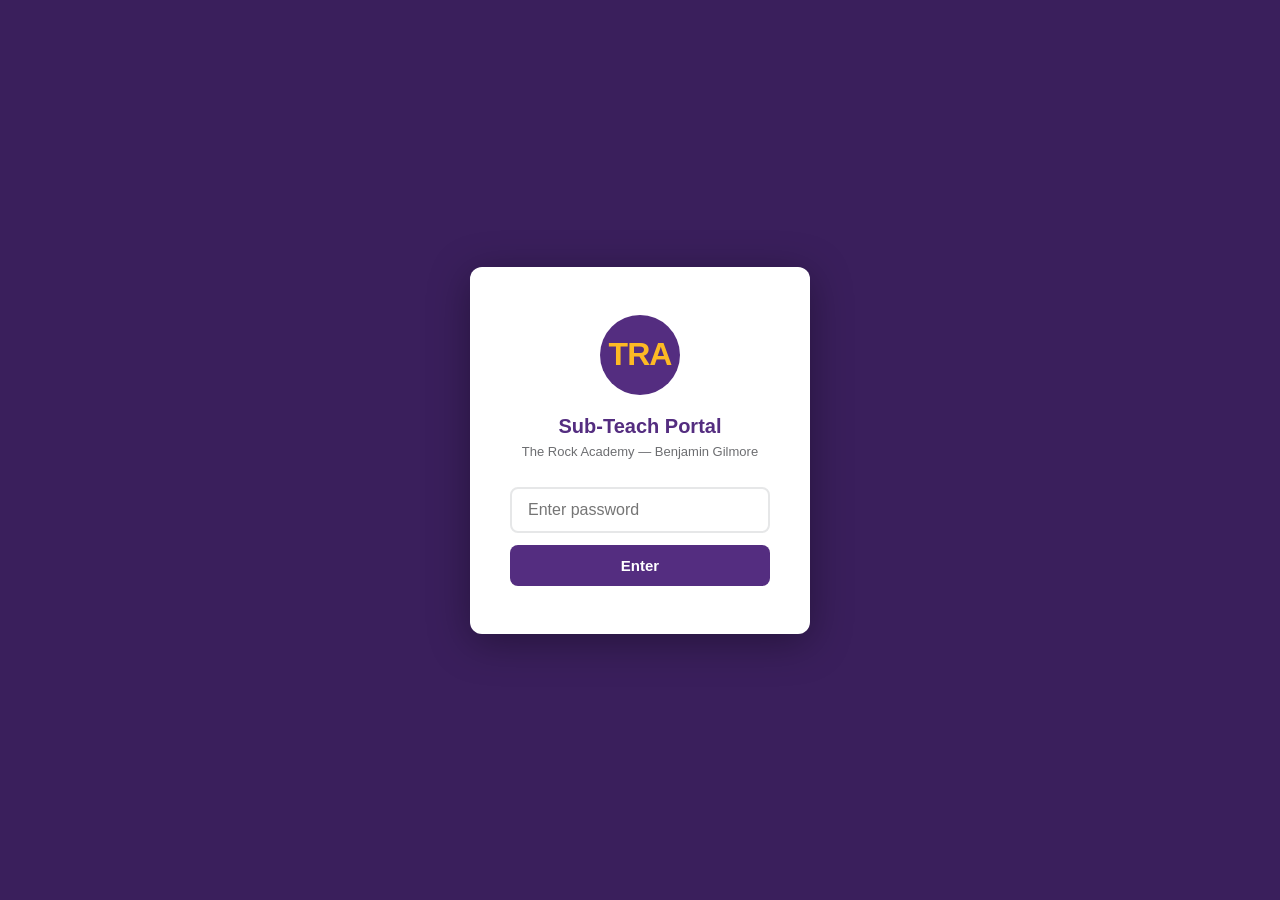
==== sub-teach/index.html @ 70d07ab8 "Add files via upload" ====
<!DOCTYPE html>
<html lang="en">
<head>
  <meta charset="UTF-8">
  <meta name="viewport" content="width=device-width, initial-scale=1.0">
  <title>Sub-Teach | The Rock Academy</title>
  <link rel="icon" type="image/svg+xml" href="data:image/svg+xml,%3Csvg xmlns='http://www.w3.org/2000/svg' viewBox='0 0 100 100'%3E%3Ccircle cx='50' cy='50' r='50' fill='%23542D80'/%3E%3Ctext x='50' y='64' font-family='Arial,sans-serif' font-size='32' font-weight='900' fill='%23FDB924' text-anchor='middle'%3ETRA%3C/text%3E%3C/svg%3E">
  <style>
    :root {
      --purple: #542D80;
      --purple-light: #7B4FAF;
      --purple-dark: #3A1F5C;
      --gold: #FDB924;
      --gold-dark: #D9991A;
      --light-gray: #E6E7E8;
      --charcoal: #6D6E71;
      --white: #FFFFFF;
    }

    * { box-sizing: border-box; margin: 0; padding: 0; }

    body {
      font-family: -apple-system, BlinkMacSystemFont, 'Segoe UI', Roboto, sans-serif;
      background: var(--light-gray);
      color: var(--charcoal);
      min-height: 100vh;
    }

    /* ── PASSWORD GATE ── */
    #gate {
      display: flex;
      align-items: center;
      justify-content: center;
      min-height: 100vh;
      background: var(--purple-dark);
    }
    .gate-box {
      background: var(--white);
      border-radius: 12px;
      padding: 48px 40px;
      width: 340px;
      text-align: center;
      box-shadow: 0 8px 40px rgba(0,0,0,0.35);
    }
    .gate-logo {
      width: 80px;
      height: 80px;
      background: var(--purple);
      border-radius: 50%;
      display: flex;
      align-items: center;
      justify-content: center;
      margin: 0 auto 20px;
      color: var(--gold);
      font-size: 32px;
      font-weight: 900;
      letter-spacing: -1px;
    }
    .gate-box h1 {
      color: var(--purple);
      font-size: 20px;
      font-weight: 700;
      margin-bottom: 6px;
    }
    .gate-box p {
      color: var(--charcoal);
      font-size: 13px;
      margin-bottom: 28px;
    }
    .gate-box input {
      width: 100%;
      padding: 12px 16px;
      border: 2px solid var(--light-gray);
      border-radius: 8px;
      font-size: 16px;
      outline: none;
      transition: border-color 0.2s;
      margin-bottom: 12px;
    }
    .gate-box input:focus { border-color: var(--purple); }
    .gate-box button {
      width: 100%;
      padding: 12px;
      background: var(--purple);
      color: var(--white);
      border: none;
      border-radius: 8px;
      font-size: 15px;
      font-weight: 600;
      cursor: pointer;
      transition: background 0.2s;
    }
    .gate-box button:hover { background: var(--purple-light); }
    .gate-error {
      color: #c0392b;
      font-size: 13px;
      margin-top: 10px;
      display: none;
    }

    /* ── APP SHELL ── */
    #app { display: none; }

    header {
      background: var(--purple);
      color: var(--white);
      padding: 0 24px;
      height: 60px;
      display: flex;
      align-items: center;
      justify-content: space-between;
      position: sticky;
      top: 0;
      z-index: 100;
      box-shadow: 0 2px 12px rgba(0,0,0,0.2);
    }
    .header-brand {
      display: flex;
      align-items: center;
      gap: 12px;
    }
    .header-logo {
      width: 36px;
      height: 36px;
      background: var(--gold);
      border-radius: 50%;
      display: flex;
      align-items: center;
      justify-content: center;
      color: var(--purple);
      font-weight: 900;
      font-size: 14px;
    }
    .header-title {
      font-size: 16px;
      font-weight: 700;
      letter-spacing: 0.3px;
    }
    .header-title span {
      color: var(--gold);
    }
    nav {
      display: flex;
      gap: 4px;
    }
    nav button {
      background: transparent;
      border: 2px solid transparent;
      color: rgba(255,255,255,0.75);
      padding: 6px 14px;
      border-radius: 6px;
      font-size: 13px;
      font-weight: 600;
      cursor: pointer;
      transition: all 0.15s;
    }
    nav button.active {
      background: var(--gold);
      color: var(--purple);
      border-color: var(--gold);
    }
    nav button:hover:not(.active) {
      border-color: rgba(255,255,255,0.4);
      color: var(--white);
    }

    .view { display: none; padding: 24px; max-width: 960px; margin: 0 auto; }
    .view.active { display: block; }

    /* ── DAY HEADER BANNER ── */
    .day-banner {
      background: var(--white);
      border-radius: 12px;
      padding: 16px;
      margin-bottom: 8px;
      display: flex;
      align-items: center;
      gap: 12px;
      box-shadow: 0 2px 8px rgba(0,0,0,0.06);
    }
    .day-center {
      flex: 1;
      display: flex;
      align-items: center;
      justify-content: space-between;
    }
    .day-left h2 {
      font-size: 22px;
      color: var(--purple);
      font-weight: 700;
    }
    .day-left p {
      font-size: 13px;
      color: var(--charcoal);
      margin-top: 2px;
    }
    .day-badge {
      padding: 10px 20px;
      border-radius: 8px;
      font-size: 18px;
      font-weight: 800;
      letter-spacing: 1px;
    }
    .day-badge.odd { background: var(--purple); color: var(--gold); }
    .day-badge.even { background: var(--gold); color: var(--purple); }
    .day-badge.no-school { background: var(--light-gray); color: var(--charcoal); font-size: 13px; }
    .day-nav-btn {
      background: var(--light-gray);
      border: none;
      border-radius: 8px;
      width: 40px;
      height: 40px;
      font-size: 20px;
      cursor: pointer;
      color: var(--purple);
      display: flex;
      align-items: center;
      justify-content: center;
      transition: all 0.15s;
      flex-shrink: 0;
      line-height: 1;
    }
    .day-nav-btn:hover:not(:disabled) { background: var(--purple); color: var(--white); }
    .day-nav-btn:disabled { opacity: 0.3; cursor: default; }
    .today-bar {
      display: none;
      justify-content: center;
      margin-bottom: 12px;
    }
    .today-bar button {
      background: transparent;
      border: 2px solid var(--purple);
      border-radius: 8px;
      color: var(--purple);
      padding: 6px 18px;
      font-size: 13px;
      font-weight: 600;
      cursor: pointer;
      transition: all 0.15s;
    }
    .today-bar button:hover { background: var(--purple); color: var(--white); }
    .lesson-card.selected {
      border: 2px solid var(--gold);
      box-shadow: 0 4px 20px rgba(253,185,36,0.2);
    }
    .lesson-card.selected::before {
      content: 'VIEWING';
      position: absolute;
      top: -10px;
      left: 50%;
      transform: translateX(-50%);
      background: var(--gold);
      color: var(--purple);
      font-size: 10px;
      font-weight: 800;
      letter-spacing: 1.5px;
      padding: 3px 10px;
      border-radius: 4px;
    }

    /* ── CLASS SELECTOR ── */
    .class-selector {
      background: var(--white);
      border-radius: 12px;
      padding: 16px 20px;
      margin-bottom: 20px;
      box-shadow: 0 2px 8px rgba(0,0,0,0.06);
      display: flex;
      align-items: center;
      gap: 16px;
    }
    .class-selector label {
      font-size: 13px;
      font-weight: 700;
      color: var(--purple);
      text-transform: uppercase;
      letter-spacing: 0.5px;
      white-space: nowrap;
    }
    .class-selector select {
      flex: 1;
      padding: 10px 14px;
      border: 2px solid var(--light-gray);
      border-radius: 8px;
      font-size: 14px;
      font-weight: 600;
      color: var(--charcoal);
      outline: none;
      cursor: pointer;
      transition: border-color 0.2s;
    }
    .class-selector select:focus { border-color: var(--purple); }

    /* ── LESSON CARDS ── */
    .lesson-grid {
      display: grid;
      grid-template-columns: 1fr 1.4fr 1fr;
      gap: 16px;
      margin-bottom: 20px;
    }
    @media (max-width: 680px) {
      .lesson-grid { grid-template-columns: 1fr; }
    }
    .lesson-card {
      background: var(--white);
      border-radius: 12px;
      padding: 20px;
      box-shadow: 0 2px 8px rgba(0,0,0,0.06);
      position: relative;
    }
    .lesson-card.today {
      border: 2px solid var(--purple);
      box-shadow: 0 4px 20px rgba(84,45,128,0.15);
    }
    .lesson-card.today::before {
      content: 'TODAY';
      position: absolute;
      top: -10px;
      left: 50%;
      transform: translateX(-50%);
      background: var(--purple);
      color: var(--gold);
      font-size: 10px;
      font-weight: 800;
      letter-spacing: 1.5px;
      padding: 3px 10px;
      border-radius: 4px;
    }
    .card-label {
      font-size: 10px;
      font-weight: 800;
      letter-spacing: 1.5px;
      text-transform: uppercase;
      color: var(--charcoal);
      margin-bottom: 8px;
      opacity: 0.6;
    }
    .card-date {
      font-size: 13px;
      font-weight: 700;
      color: var(--purple);
      margin-bottom: 12px;
    }
    .card-lesson-num {
      font-size: 11px;
      color: var(--charcoal);
      margin-bottom: 4px;
      opacity: 0.7;
    }
    .card-title {
      font-size: 15px;
      font-weight: 700;
      color: var(--purple-dark);
      margin-bottom: 10px;
      line-height: 1.3;
    }
    .card-topics {
      font-size: 12px;
      color: var(--charcoal);
      line-height: 1.5;
      margin-bottom: 12px;
    }
    .card-hw {
      background: var(--light-gray);
      border-radius: 6px;
      padding: 8px 10px;
      font-size: 12px;
      color: var(--charcoal);
    }
    .card-hw strong {
      color: var(--purple);
      display: block;
      font-size: 10px;
      text-transform: uppercase;
      letter-spacing: 0.5px;
      margin-bottom: 3px;
    }
    .card-quiz {
      display: inline-block;
      background: var(--gold);
      color: var(--purple);
      font-size: 10px;
      font-weight: 800;
      padding: 3px 8px;
      border-radius: 4px;
      margin-bottom: 8px;
    }

    /* ── COMPLETE + NOTES ── */
    .actions-row {
      background: var(--white);
      border-radius: 12px;
      padding: 20px;
      box-shadow: 0 2px 8px rgba(0,0,0,0.06);
    }
    .actions-row h3 {
      font-size: 13px;
      font-weight: 700;
      color: var(--purple);
      text-transform: uppercase;
      letter-spacing: 0.5px;
      margin-bottom: 12px;
    }
    .complete-btn {
      background: var(--purple);
      color: var(--white);
      border: none;
      border-radius: 8px;
      padding: 10px 20px;
      font-size: 14px;
      font-weight: 600;
      cursor: pointer;
      transition: background 0.2s;
      margin-bottom: 16px;
    }
    .complete-btn:hover { background: var(--purple-light); }
    .complete-btn.done {
      background: #2ecc71;
      color: var(--white);
    }
    .notes-area {
      width: 100%;
      min-height: 90px;
      padding: 10px 14px;
      border: 2px solid var(--light-gray);
      border-radius: 8px;
      font-size: 13px;
      font-family: inherit;
      color: var(--charcoal);
      resize: vertical;
      outline: none;
      transition: border-color 0.2s;
    }
    .notes-area:focus { border-color: var(--purple); }
    .notes-saved {
      font-size: 11px;
      color: #2ecc71;
      margin-top: 6px;
      display: none;
    }

    /* ── CALENDAR VIEW ── */
    .cal-header {
      display: flex;
      align-items: center;
      justify-content: space-between;
      margin-bottom: 20px;
    }
    .cal-header h2 {
      font-size: 22px;
      font-weight: 700;
      color: var(--purple);
    }
    .cal-nav button {
      background: var(--white);
      border: 2px solid var(--light-gray);
      border-radius: 8px;
      padding: 8px 14px;
      font-size: 14px;
      cursor: pointer;
      color: var(--purple);
      font-weight: 600;
      transition: all 0.15s;
    }
    .cal-nav button:hover {
      border-color: var(--purple);
      background: var(--purple);
      color: var(--white);
    }
    .cal-grid {
      background: var(--white);
      border-radius: 12px;
      box-shadow: 0 2px 8px rgba(0,0,0,0.06);
      overflow: hidden;
    }
    .cal-weekdays {
      display: grid;
      grid-template-columns: repeat(7, 1fr);
      background: var(--purple);
    }
    .cal-weekdays span {
      text-align: center;
      padding: 10px 4px;
      font-size: 11px;
      font-weight: 700;
      letter-spacing: 0.5px;
      color: rgba(255,255,255,0.8);
      text-transform: uppercase;
    }
    .cal-days {
      display: grid;
      grid-template-columns: repeat(7, 1fr);
      border-left: 1px solid var(--light-gray);
      border-top: 1px solid var(--light-gray);
    }
    .cal-day {
      border-right: 1px solid var(--light-gray);
      border-bottom: 1px solid var(--light-gray);
      min-height: 72px;
      padding: 8px;
      font-size: 13px;
      position: relative;
    }
    .cal-day.empty { background: #f9f9f9; }
    .cal-day.today-cell { background: #f5f0ff; }
    .cal-day-num {
      font-weight: 700;
      color: var(--charcoal);
      font-size: 13px;
    }
    .cal-day.today-cell .cal-day-num {
      background: var(--purple);
      color: var(--white);
      width: 24px;
      height: 24px;
      border-radius: 50%;
      display: flex;
      align-items: center;
      justify-content: center;
      font-size: 12px;
    }
    .cal-type {
      display: inline-block;
      font-size: 10px;
      font-weight: 700;
      padding: 2px 6px;
      border-radius: 3px;
      margin-top: 4px;
    }
    .cal-type.odd { background: var(--purple); color: var(--gold); }
    .cal-type.even { background: var(--gold); color: var(--purple); }
    .cal-type.no-school { background: var(--light-gray); color: var(--charcoal); }
    .cal-type.exam { background: #e74c3c; color: var(--white); }
    .cal-type.camp { background: #27ae60; color: var(--white); }
    .cal-type.half { background: #f39c12; color: var(--white); }
    .cal-event {
      display: block;
      font-size: 10px;
      color: #e74c3c;
      font-weight: 700;
      margin-top: 3px;
      cursor: pointer;
      text-decoration: underline;
    }
    .cal-note {
      display: block;
      font-size: 10px;
      color: var(--charcoal);
      margin-top: 2px;
      opacity: 0.7;
      font-style: italic;
    }

    /* ── POPUP ── */
    .popup-overlay {
      display: none;
      position: fixed;
      inset: 0;
      background: rgba(0,0,0,0.5);
      z-index: 200;
      align-items: center;
      justify-content: center;
    }
    .popup-overlay.open { display: flex; }
    .popup {
      background: var(--white);
      border-radius: 12px;
      padding: 28px;
      max-width: 420px;
      width: 90%;
      box-shadow: 0 8px 40px rgba(0,0,0,0.3);
    }
    .popup h3 {
      color: var(--purple);
      font-size: 18px;
      margin-bottom: 6px;
    }
    .popup-date {
      font-size: 12px;
      color: var(--charcoal);
      margin-bottom: 16px;
    }
    .popup-classes {
      display: flex;
      flex-direction: column;
      gap: 10px;
      margin-bottom: 20px;
    }
    .popup-class {
      background: var(--light-gray);
      border-radius: 8px;
      padding: 10px 14px;
    }
    .popup-class strong {
      display: block;
      color: var(--purple);
      font-size: 13px;
      margin-bottom: 3px;
    }
    .popup-class span {
      font-size: 12px;
      color: var(--charcoal);
    }
    .popup-close {
      background: var(--purple);
      color: var(--white);
      border: none;
      border-radius: 8px;
      padding: 10px 20px;
      font-size: 14px;
      font-weight: 600;
      cursor: pointer;
      width: 100%;
    }
    .popup-close:hover { background: var(--purple-light); }

    /* ── LEGEND ── */
    .legend {
      display: flex;
      gap: 12px;
      flex-wrap: wrap;
      margin-top: 16px;
    }
    .legend-item {
      display: flex;
      align-items: center;
      gap: 6px;
      font-size: 12px;
      color: var(--charcoal);
    }
    .legend-dot {
      width: 14px;
      height: 14px;
      border-radius: 3px;
    }
  </style>
</head>
<body>

<!-- PASSWORD GATE -->
<div id="gate">
  <div class="gate-box">
    <div class="gate-logo">TRA</div>
    <h1>Sub-Teach Portal</h1>
    <p>The Rock Academy — Benjamin Gilmore</p>
    <input type="password" id="pw-input" placeholder="Enter password" />
    <button onclick="checkPw()">Enter</button>
    <div class="gate-error" id="pw-error">Incorrect password. Try again.</div>
  </div>
</div>

<!-- MAIN APP -->
<div id="app">
  <header>
    <div class="header-brand">
      <div class="header-logo">TRA</div>
      <span class="header-title">Sub-Teach &nbsp;|&nbsp; <span>The Rock Academy</span></span>
    </div>
    <nav>
      <button class="active" onclick="showView('dashboard')">Dashboard</button>
      <button onclick="showView('calendar')">Calendar</button>
    </nav>
  </header>

  <!-- DASHBOARD VIEW -->
  <div class="view active" id="view-dashboard">
    <div class="day-banner">
      <button class="day-nav-btn" id="btn-prev" onclick="navDay(-1)">&#8592;</button>
      <div class="day-center">
        <div class="day-left">
          <h2 id="banner-date">—</h2>
          <p id="banner-weekday">—</p>
        </div>
        <div class="day-badge" id="day-badge">—</div>
      </div>
      <button class="day-nav-btn" id="btn-next" onclick="navDay(1)">&#8594;</button>
    </div>
    <div class="today-bar" id="today-bar">
      <button onclick="goToday()">↩ Jump to Today</button>
    </div>

    <div class="class-selector">
      <label>Class</label>
      <select id="class-select" onchange="renderDashboard()">
        <option value="precalc-p4">Pre-Calculus — Period 4 (Even)</option>
        <option value="geometry-p6">Geometry — Period 6 (Even)</option>
        <option value="precalc-p1">Pre-Calculus — Period 1 (Odd)</option>
        <option value="apcalc-p3">AP Calculus — Period 3 (Odd)</option>
        <option value="geometry-p5">Geometry — Period 5 (Odd)</option>
      </select>
    </div>

    <div class="lesson-grid" id="lesson-grid">
      <!-- populated by JS -->
    </div>

    <div class="actions-row">
      <h3>Today's Notes & Status</h3>
      <button class="complete-btn" id="complete-btn" onclick="toggleComplete()">Mark Today's Lesson Complete</button>
      <textarea class="notes-area" id="notes-area" placeholder="Add class notes, observations, or reminders..." oninput="saveNotes()"></textarea>
      <div class="notes-saved" id="notes-saved">✓ Saved</div>
    </div>
  </div>

  <!-- CALENDAR VIEW -->
  <div class="view" id="view-calendar">
    <div class="cal-header">
      <div class="cal-nav">
        <button onclick="prevMonth()">← Prev</button>
      </div>
      <h2 id="cal-month-label">—</h2>
      <div class="cal-nav">
        <button onclick="nextMonth()">Next →</button>
      </div>
    </div>
    <div class="cal-grid">
      <div class="cal-weekdays">
        <span>Sun</span><span>Mon</span><span>Tue</span><span>Wed</span><span>Thu</span><span>Fri</span><span>Sat</span>
      </div>
      <div class="cal-days" id="cal-days"><!-- populated by JS --></div>
    </div>
    <div class="legend">
      <div class="legend-item"><div class="legend-dot" style="background:#542D80"></div> Odd Day</div>
      <div class="legend-item"><div class="legend-dot" style="background:#FDB924"></div> Even Day</div>
      <div class="legend-item"><div class="legend-dot" style="background:#E6E7E8"></div> No School</div>
      <div class="legend-item"><div class="legend-dot" style="background:#e74c3c"></div> Exam/Finals</div>
      <div class="legend-item"><div class="legend-dot" style="background:#27ae60"></div> Camp</div>
    </div>
  </div>
</div>

<!-- EVENT POPUP -->
<div class="popup-overlay" id="popup-overlay" onclick="closePopup(event)">
  <div class="popup" id="popup-content">
    <h3 id="popup-title">—</h3>
    <div class="popup-date" id="popup-date">—</div>
    <div class="popup-classes" id="popup-classes"></div>
    <button class="popup-close" onclick="closePopup()">Close</button>
  </div>
</div>

<script>
// ── CALENDAR DATA ──────────────────────────────────────────────────────────
// type: 'ODD' | 'EVEN' | 'NO_SCHOOL' | 'EXAM' | 'CAMP' | 'HALF_DAY' | 'PD_DAY'
const SCHEDULE = {
  // OCTOBER 2026
  '2026-10-05': { type: 'ODD' },
  '2026-10-06': { type: 'ODD', note: 'Special Schedule' },
  '2026-10-07': { type: 'EVEN' },
  '2026-10-08': { type: 'ODD', note: 'End Q1' },
  '2026-10-09': { type: 'EVEN' },
  // Oct 11 = Sunday, Oct 18 = Sunday, Oct 25 = Sunday — no entries needed
  '2026-10-12': { type: 'NO_SCHOOL', note: 'Holiday' },
  '2026-10-13': { type: 'ODD' },
  '2026-10-14': { type: 'EVEN' },
  '2026-10-15': { type: 'ODD' },
  '2026-10-16': { type: 'NO_SCHOOL', note: '7-12 Conferences' },
  '2026-10-19': { type: 'EVEN' },
  '2026-10-20': { type: 'ODD' },
  '2026-10-21': { type: 'EVEN' },
  '2026-10-22': { type: 'ODD' },
  '2026-10-23': { type: 'NO_SCHOOL', note: 'K-12 Parent Conferences' },
  '2026-10-26': { type: 'EVEN' },
  '2026-10-27': { type: 'ODD' },
  '2026-10-28': { type: 'EVEN' },
  '2026-10-29': { type: 'ODD' },
  '2026-10-30': { type: 'NO_SCHOOL', note: 'K-12 Parent Conferences' },
  // NOVEMBER 2026
  // Nov 1 = Sunday — no entry
  '2026-11-02': { type: 'ODD' },
  '2026-11-03': { type: 'EVEN' },
  '2026-11-04': { type: 'ODD' },
  '2026-11-05': { type: 'ODD' },
  // Nov 8 = Sunday — no entry
  '2026-11-09': { type: 'ODD' },
  '2026-11-10': { type: 'NO_SCHOOL', note: "Veteran's Day" },
  '2026-11-11': { type: 'EVEN' },
  '2026-11-12': { type: 'ODD' },
  // Nov 15 = Sunday — no entry
  '2026-11-16': { type: 'ODD' },
  '2026-11-17': { type: 'EVEN' },
  '2026-11-18': { type: 'ODD' },
  '2026-11-19': { type: 'EVEN' },
  '2026-11-20': { type: 'HALF_DAY', note: 'K-12 Half Day' },
  // Nov 21-22 = weekend; Thanksgiving Break Mon-Fri
  '2026-11-23': { type: 'NO_SCHOOL', note: 'Thanksgiving Break' },
  '2026-11-24': { type: 'NO_SCHOOL', note: 'Thanksgiving Break' },
  '2026-11-25': { type: 'NO_SCHOOL', note: 'Thanksgiving Break' },
  '2026-11-26': { type: 'NO_SCHOOL', note: 'Thanksgiving Break' },
  '2026-11-27': { type: 'NO_SCHOOL', note: 'Thanksgiving Break' },
  // Nov 29 = Sunday — no entry
  '2026-11-30': { type: 'EVEN' },
  // DECEMBER 2026
  '2026-12-01': { type: 'ODD' },
  '2026-12-02': { type: 'EVEN' },
  '2026-12-03': { type: 'ODD' },
  // Dec 6 = Sunday — no entry
  '2026-12-07': { type: 'ODD' },
  '2026-12-08': { type: 'EVEN' },
  '2026-12-09': { type: 'ODD' },
  '2026-12-10': { type: 'EVEN' },
  // Dec 13 = Sunday
  '2026-12-14': { type: 'HALF_DAY', note: '7-12 Finals' },
  '2026-12-15': { type: 'HALF_DAY', note: '7-12 Finals' },
  '2026-12-16': { type: 'HALF_DAY', note: '7-12 Finals' },
  '2026-12-17': { type: 'NO_SCHOOL', note: 'Christmas Break' },
  '2026-12-18': { type: 'NO_SCHOOL', note: 'Christmas Break' },
  // Dec 19-20 = weekend — no entries needed
  '2026-12-21': { type: 'NO_SCHOOL', note: 'Christmas Break' },
  '2026-12-22': { type: 'NO_SCHOOL', note: 'Christmas Break' },
  '2026-12-23': { type: 'NO_SCHOOL', note: 'Christmas Break' },
  '2026-12-24': { type: 'NO_SCHOOL', note: 'Christmas Break' },
  '2026-12-25': { type: 'NO_SCHOOL', note: 'Christmas Break' },
  // Dec 27 = Sunday — no entry needed
  '2026-12-28': { type: 'NO_SCHOOL', note: 'Christmas Break' },
  '2026-12-29': { type: 'NO_SCHOOL', note: 'Christmas Break' },
  '2026-12-30': { type: 'NO_SCHOOL', note: 'Christmas Break' },
  '2026-12-31': { type: 'NO_SCHOOL', note: 'Christmas Break' },
  // JANUARY 2027
  '2027-01-01': { type: 'NO_SCHOOL', note: 'Christmas Break' },
  // Jan 2 = Sat, Jan 3 = Sun — no entries needed

  '2027-01-04': { type: 'PD_DAY', note: 'PD Day – No Students' },
  '2027-01-05': { type: 'ODD', note: 'First Day Semester 2' },
  '2027-01-06': { type: 'EVEN' },
  '2027-01-07': { type: 'ODD' },
  '2027-01-08': { type: 'EVEN' },
  // Jan 9 = Saturday — no entry
  '2027-01-11': { type: 'EVEN' },
  '2027-01-12': { type: 'ODD' },
  '2027-01-13': { type: 'EVEN' },
  '2027-01-14': { type: 'ODD' },
  '2027-01-15': { type: 'EVEN' },
  // Jan 17 = Sunday
  '2027-01-18': { type: 'NO_SCHOOL', note: 'MLK Day' },
  '2027-01-19': { type: 'ODD' },
  '2027-01-20': { type: 'EVEN' },
  '2027-01-21': { type: 'ODD' },
  '2027-01-22': { type: 'EVEN' },
  '2027-01-25': { type: 'ODD' },
  '2027-01-26': { type: 'CAMP', note: '7-12 Camp' },
  '2027-01-27': { type: 'CAMP', note: '7-12 Camp' },
  '2027-01-28': { type: 'CAMP', note: '7-12 Camp' },
  '2027-01-29': { type: 'NO_SCHOOL', note: '7-12 No School' },
  // FEBRUARY 2027
  '2027-02-01': { type: 'ODD' },
  '2027-02-02': { type: 'EVEN' },
  '2027-02-03': { type: 'ODD' },
  '2027-02-04': { type: 'EVEN' },
  '2027-02-05': { type: 'ODD' },
  '2027-02-08': { type: 'EVEN' },
  '2027-02-09': { type: 'ODD' },
  '2027-02-10': { type: 'EVEN' },
  '2027-02-11': { type: 'ODD' },
  '2027-02-12': { type: 'HALF_DAY', note: 'K-12 Half Day' },
  // Feb 13 = Saturday, Feb 14 = Sunday; Winter Break Mon-Fri Feb 15-19
  '2027-02-15': { type: 'NO_SCHOOL', note: 'Winter Break' },
  '2027-02-16': { type: 'NO_SCHOOL', note: 'Winter Break' },
  '2027-02-17': { type: 'NO_SCHOOL', note: 'Winter Break' },
  '2027-02-18': { type: 'NO_SCHOOL', note: 'Winter Break' },
  '2027-02-19': { type: 'NO_SCHOOL', note: 'Winter Break' },
  // Feb 20-21 = weekend; school resumes Feb 22
  '2027-02-22': { type: 'EVEN' },
  '2027-02-23': { type: 'ODD' },
  '2027-02-24': { type: 'EVEN' },
  '2027-02-25': { type: 'ODD' },
  '2027-02-26': { type: 'EVEN' },
  // MARCH 2027
  '2027-03-01': { type: 'ODD' },
  '2027-03-02': { type: 'EVEN' },
  '2027-03-03': { type: 'ODD' },
  '2027-03-04': { type: 'EVEN' },
  '2027-03-05': { type: 'ODD' },
  '2027-03-08': { type: 'EVEN' },
  '2027-03-09': { type: 'ODD' },
  '2027-03-10': { type: 'EVEN' },
  '2027-03-11': { type: 'ODD', note: 'End Q3' },
  '2027-03-12': { type: 'EVEN' },
  // Mar 13 = Saturday — no entry
  '2027-03-15': { type: 'EVEN' },
  '2027-03-16': { type: 'ODD' },
  '2027-03-17': { type: 'EVEN' },
  '2027-03-18': { type: 'ODD' },
  '2027-03-19': { type: 'EVEN' },
  // Mar 20 = Saturday — no entry
  // Mar 21 = Sunday; Easter Break Mar 22-29
  '2027-03-22': { type: 'NO_SCHOOL', note: 'Easter Break' },
  '2027-03-23': { type: 'NO_SCHOOL', note: 'Easter Break' },
  '2027-03-24': { type: 'NO_SCHOOL', note: 'Easter Break' },
  '2027-03-25': { type: 'NO_SCHOOL', note: 'Easter Break' },
  '2027-03-26': { type: 'NO_SCHOOL', note: 'Easter Break' },
  '2027-03-29': { type: 'NO_SCHOOL', note: 'Easter Break' },
  '2027-03-30': { type: 'EVEN' },
  '2027-03-31': { type: 'ODD' },
  // APRIL 2027
  '2027-04-01': { type: 'EVEN' },
  // Apr 4 = Sunday — no entry
  '2027-04-05': { type: 'ODD' },
  '2027-04-06': { type: 'EVEN' },
  '2027-04-07': { type: 'ODD' },
  '2027-04-08': { type: 'EVEN' },
  // Apr 11 = Sunday — no entry
  '2027-04-12': { type: 'EVEN' },
  '2027-04-13': { type: 'ODD' },
  '2027-04-14': { type: 'EVEN' },
  '2027-04-15': { type: 'ODD' },
  // Apr 18 = Sunday — no entry
  '2027-04-19': { type: 'ODD' },
  '2027-04-20': { type: 'EVEN' },
  '2027-04-21': { type: 'ODD' },
  '2027-04-22': { type: 'EVEN' },
  '2027-04-23': { type: 'NO_SCHOOL', note: 'In-Service' },
  // Apr 25 = Sunday — no entry
  '2027-04-26': { type: 'EVEN' },
  '2027-04-27': { type: 'ODD' },
  '2027-04-28': { type: 'EVEN' },
  '2027-04-29': { type: 'ODD' },
  // MAY 2027
  // May 1 = Saturday, May 2 = Sunday — no entries
  '2027-05-03': { type: 'EVEN', note: 'AP Exams begin' },
  '2027-05-04': { type: 'ODD', note: 'AP Exams' },
  '2027-05-05': { type: 'EVEN', note: 'AP Exams' },
  '2027-05-06': { type: 'ODD', note: 'AP Exams' },
  // May 9 = Sunday — no entry
  '2027-05-10': { type: 'ODD' },
  '2027-05-11': { type: 'EVEN' },
  '2027-05-12': { type: 'ODD' },
  '2027-05-13': { type: 'EVEN' },
  // May 16 = Sunday
  '2027-05-17': { type: 'HALF_DAY', note: 'Finals – K-12 Half Day' },
  '2027-05-18': { type: 'HALF_DAY', note: 'Finals – K-12 Half Day' },
  '2027-05-19': { type: 'HALF_DAY', note: 'Finals – K-12 Half Day' },
  '2027-05-20': { type: 'NO_SCHOOL', note: 'Graduation / Promotion' },
};

// ── CLASSES ────────────────────────────────────────────────────────────────
const CLASSES = {
  'precalc-p4': { name: 'Pre-Calculus', period: 4, dayType: 'EVEN' },
  'geometry-p6': { name: 'Geometry', period: 6, dayType: 'EVEN' },
  'precalc-p1': { name: 'Pre-Calculus', period: 1, dayType: 'ODD' },
  'apcalc-p3': { name: 'AP Calculus', period: 3, dayType: 'ODD' },
  'geometry-p5': { name: 'Geometry', period: 5, dayType: 'ODD' },
};

// ── LOREM IPSUM CONTENT ────────────────────────────────────────────────────
// Ch. 3 lesson plan — shared content, indexed per class below
// Geometry Ch. 3 — 8 days
const CH3_GEO = [
  { title: 'Geo Ch. 3, Day 1 — Sections 3-1 & 3-2', topics: 'Warm-up p. 141 #1–8 · Section 3-1 Notes; CW p. 144 #1–11 · Section 3-2 Notes; CW p. 152 #1–6', hw: 'p. 145–146 #12–34 even, 42, 44; p. 152 #7–23 all · Study — Quiz next class' },
  { title: 'Geo Ch. 3, Day 2 — Quiz 3-1 & 3-2', topics: 'Warm-up p. 154 #35–39, p. 164 #1–12 · Quiz: Sections 3-1 and 3-2', hw: 'p. 163 #52–76 even (63 = 5 steps)', quiz: true },
  { title: 'Geo Ch. 3, Day 3 — Section 3-3', topics: 'Warm-up p. 154 #40–46 · Section 3-3 Notes', hw: 'p. 160–161 #10–40 even · Study — Quiz next class' },
  { title: 'Geo Ch. 3, Day 4 — Quiz 3-3 & Section 3-4', topics: 'Review on board · Quiz: Section 3-3 · Section 3-4 Notes', hw: 'p. 169 #14–32 even', quiz: true },
  { title: 'Geo Ch. 3, Day 5 — Section 3-5', topics: 'Warm-up p. 170 #38, 40, 42, 55–57 · Section 3-5 Notes; CW p. 175 #1–5 · Sudoku Puzzles', hw: 'p. 169 #13–31 odd; p. 176–177 #8–20 even, 23 (3 steps), 24 (4 steps) · Study — Quiz next class' },
  { title: 'Geo Ch. 3, Day 6 — Quiz 3-4 & 3-5; Begin Review', topics: 'Warm-up p. 179 #39–48 · Quiz: Sections 3-4 and 3-5 · Begin Review', hw: 'p. 191 #1–8; p. 192–194 #10–24 even, 25; p. 195 #17–23', quiz: true },
  { title: 'Geo Ch. 3, Day 7 — Section 3-6 & Review', topics: 'Section 3-6 · Work on Review p. 191 #1–8; p. 192–194 #10–24 even, 25; p. 195 #17–23 all', hw: 'p. 185–186 #6–18 even · Finish/Correct Review · Organize packet · Study — Test next class' },
  { title: 'Geo Ch. 3, Day 8 — Chapter 3 Test', topics: 'Turn in Chapter 3 Packet · Chapter 3 Test · October Problem', hw: 'No homework', quiz: true },
];

// AP Calculus Ch. 4 — 11 days
const CH4_APCALC = [
  { title: 'AP Calc Ch. 4, Day 1 — Section 4-1', topics: 'Section 4-1 Notes', hw: 'p. 193–194 #3–30 every 3rd' },
  { title: 'AP Calc Ch. 4, Day 2 — Sections 4-1 cont. & 4-2', topics: 'Warm-up p. 194–195 #47–50 · Section 4-1 cont. and 4-2 Notes', hw: 'p. 194 #36–42 even; p. 202 #3–39 every 3rd' },
  { title: 'AP Calc Ch. 4, Day 3 — Section 4-3', topics: 'Section 4-3 Notes', hw: 'p. 215–217 #3–36 every 3rd, 4, 8, 20, 24, 26, 30, 31, 34, 39–41, 47–48, 50 · Study — Quiz next class' },
  { title: 'AP Calc Ch. 4, Day 4 — Quiz 4-1 to 4-3', topics: 'Quiz: Sections 4-1 to 4-3', hw: 'p. 218 #55–60, #1–4 all', quiz: true },
  { title: 'AP Calc Ch. 4, Day 5 — Section 4-4', topics: 'Warm-up p. 226 Quick Review #1–4, 9 · Section 4-4 Notes', hw: 'p. 226–228 #1–10, 13, 14, 18, 23–26 all' },
  { title: 'AP Calc Ch. 4, Day 6 — Section 4-5', topics: 'Warm-up QR p. 242 #1–5 · Section 4-5 Notes', hw: 'p. 242–243 #2–30 even' },
  { title: 'AP Calc Ch. 4, Day 7 — Section 4-5 cont.', topics: 'Section 4-5 Notes continued', hw: 'p. 243–244 #31–34 all, 36–54 every 3rd, 42' },
  { title: 'AP Calc Ch. 4, Day 8 — Section 4-6', topics: 'Section 4-6 Notes', hw: 'p. 251–254 #2–10 even, 14–18 even, 22, 24, 25, 28, 33, 36–41 all · Study — Quiz next class' },
  { title: 'AP Calc Ch. 4, Day 9 — Quiz 4-4 to 4-6', topics: 'Quiz: Sections 4-4 to 4-6', hw: 'p. 256–259 #1, 4, 6, 9, 17, 20, 23, 25, 27, 32, 33, 35, 37–40, 42, 43, 45, 49, 54, 58–60, 62, 66', quiz: true },
  { title: 'AP Calc Ch. 4, Day 10 — Review', topics: 'Review day · Organize packet · Study — Test tomorrow', hw: 'Review Handout; Organize Packet; Study — Test next class' },
  { title: 'AP Calc Ch. 4, Day 11 — Chapter 4 Test', topics: 'Turn in Chapter 4 Packet · Chapter 4 Test', hw: 'November DBQ', quiz: true },
];

// Pre-Calculus Ch. 3 — 11 days
const CH3 = [
  { title: 'Ch. 3, Day 1 — Sections 3-1 & 3-2', topics: 'Section 3-1 Notes; CW p. 134 #6–12 · Section 3-2 Notes; CW p. 143 #13, 15, 17, 21', hw: 'p. 134–135 #14–26 even, 28–30, 32, 38; p. 143–144 #14–24 even, 42' },
  { title: 'Ch. 3, Day 2 — Section 3-3', topics: 'Warm-up p. 136 #44–50 · Section 3-3 Notes; CW p. 150 #13, 15, 23', hw: 'p. 150 #14–34 even · Study — Quiz next class' },
  { title: 'Ch. 3, Day 3 — Quiz 3-1 & 3-2', topics: 'Warm-up p. 151 Mid-Chap. Quiz #1–6 · Quiz: Sections 3-1 and 3-2', hw: 'Mid-Chapter Test #1–7', quiz: true },
  { title: 'Ch. 3, Day 4 — Section 3-4', topics: 'Warm-up p. 151 #46–53 · Mad Minute · Section 3-4 Notes · 24-game', hw: 'p. 156–157 #16–34 even, 42 · Study — Quiz next class' },
  { title: 'Ch. 3, Day 5 — Section 3-5 & Quiz 3-3/3-4', topics: 'Section 3-5 Notes; CW p. 165 #5–6 · Quiz: Sections 3-3 and 3-4', hw: 'p. 166 #12–19 all', quiz: true },
  { title: 'Ch. 3, Day 6 — Section 3-5 cont.', topics: 'Warm-up p. 158 #51–56 · Section 3-5 Notes continued', hw: 'p. 166–167 #20–31 all' },
  { title: 'Ch. 3, Day 7 — Section 3-6', topics: 'Section 3-6 Notes; CW p. 176 #4–11 all · Review Handout', hw: 'Finish Review Handout; p. 177 #14–28 even · Study — Quiz next class' },
  { title: 'Ch. 3, Day 8 — Section 3-7 & Quiz 3-5/3-6', topics: 'Section 3-7 Notes; CW p. 185–186 #5–10 all · Quiz: Sections 3-5 and 3-6', hw: 'p. 186–187 #14–32 even', quiz: true },
  { title: 'Ch. 3, Day 9 — Section 3-8', topics: 'Warm-up p. 188 #48–56 all · Section 3-8 Notes', hw: 'p. 194 #14–26 even' },
  { title: 'Ch. 3, Day 10 — Review', topics: 'Work on review packet · Organize packet · Study — Test next class', hw: 'Review p. 197 #1–10 all; p. 198–200 #12–58 even · Organize Packet' },
  { title: 'Ch. 3, Day 11 — Chapter 3 Test', topics: 'Turn in Chapter 3 Packet · Chapter 3 Test', hw: 'No homework', quiz: true },
];

const LOREM_LESSONS = {
  // Pre-Calculus P1 (ODD): Ch3 starts at index 5 (Oct 20 = ODD day #6)
  // Indices 0–4 = pre-Ch3; 5–15 = Ch3 Days 1–11
  'precalc-p1': [
    { title: 'Prior Chapter — Review', topics: 'Reviewing prior chapter material', hw: 'See previous lesson notes' },
    { title: 'Prior Chapter — Review', topics: 'Reviewing prior chapter material', hw: 'See previous lesson notes' },
    { title: 'Prior Chapter — Review', topics: 'Reviewing prior chapter material', hw: 'See previous lesson notes' },
    { title: 'Prior Chapter — Review', topics: 'Reviewing prior chapter material', hw: 'See previous lesson notes' },
    { title: 'Prior Chapter — Review', topics: 'Reviewing prior chapter material', hw: 'See previous lesson notes' },
    ...CH3,
  ],
  // Pre-Calculus P4 (EVEN): Ch3 starts at index 2 (Oct 14 = EVEN day #3)
  // Indices 0–1 = pre-Ch3; 2–12 = Ch3 Days 1–11
  'precalc-p4': [
    { title: 'Prior Chapter — Review', topics: 'Reviewing prior chapter material', hw: 'See previous lesson notes' },
    { title: 'Prior Chapter — Review', topics: 'Reviewing prior chapter material', hw: 'See previous lesson notes' },
    ...CH3,
  ],
  // AP Calc P3 (ODD): Ch3 ran indices 0–9; Ch4 starts at index 10 (Nov 3)
  'apcalc-p3': [
    { title: 'Chapter 3 — Prior Lesson', topics: 'Chapter 3 content', hw: 'See Chapter 3 notes' },
    { title: 'Chapter 3 — Prior Lesson', topics: 'Chapter 3 content', hw: 'See Chapter 3 notes' },
    { title: 'Chapter 3 — Prior Lesson', topics: 'Chapter 3 content', hw: 'See Chapter 3 notes' },
    { title: 'Chapter 3 — Prior Lesson', topics: 'Chapter 3 content', hw: 'See Chapter 3 notes' },
    { title: 'Chapter 3 — Prior Lesson', topics: 'Chapter 3 content', hw: 'See Chapter 3 notes' },
    { title: 'Chapter 3 — Prior Lesson', topics: 'Chapter 3 content', hw: 'See Chapter 3 notes' },
    { title: 'Chapter 3 — Prior Lesson', topics: 'Chapter 3 content', hw: 'See Chapter 3 notes' },
    { title: 'Chapter 3 — Prior Lesson', topics: 'Chapter 3 content', hw: 'See Chapter 3 notes' },
    { title: 'Chapter 3 — Prior Lesson', topics: 'Chapter 3 content', hw: 'See Chapter 3 notes' },
    { title: 'Chapter 3 — Test Day', topics: 'Turn in Chapter 3 Packet · Chapter 3 Test', hw: 'No homework', quiz: true },
    ...CH4_APCALC,
  ],
  // Geometry P5 (ODD): Ch3 starts at index 5 (Oct 20 = ODD day #6)
  // Indices 0–4 = pre-Ch3; 5–12 = Ch3 Days 1–8
  'geometry-p5': [
    { title: 'Prior Chapter — Review', topics: 'Reviewing prior chapter material', hw: 'See previous lesson notes' },
    { title: 'Prior Chapter — Review', topics: 'Reviewing prior chapter material', hw: 'See previous lesson notes' },
    { title: 'Prior Chapter — Review', topics: 'Reviewing prior chapter material', hw: 'See previous lesson notes' },
    { title: 'Prior Chapter — Review', topics: 'Reviewing prior chapter material', hw: 'See previous lesson notes' },
    { title: 'Prior Chapter — Review', topics: 'Reviewing prior chapter material', hw: 'See previous lesson notes' },
    ...CH3_GEO,
  ],
  // Geometry P6 (EVEN): Ch3 starts at index 1 (Oct 9 = EVEN day #2)
  // Index 0 = pre-Ch3; 1–8 = Ch3 Days 1–8
  'geometry-p6': [
    { title: 'Prior Chapter — Review', topics: 'Reviewing prior chapter material', hw: 'See previous lesson notes' },
    ...CH3_GEO,
  ],
  'Geometry': [
    { title: 'Points, Lines, and Planes', topics: 'Undefined terms, postulates, collinear points, segment bisectors', hw: 'p. 8 #1–20 (identify and name geometric figures)' },
    { title: 'Angle Pairs', topics: 'Complementary, supplementary, vertical, adjacent angles', hw: 'Worksheet 2 — find missing angles in 12 diagrams' },
    { title: 'Parallel Lines & Transversals', topics: 'Alternate interior/exterior angles, co-interior angles, proofs', hw: 'p. 34 #5–22 odd (prove angle relationships)', quiz: true },
    { title: 'Triangle Congruence: SSS & SAS', topics: 'Congruence postulates, corresponding parts, CPCTC', hw: 'p. 52 #1–18 (write two-column congruence proofs)' },
    { title: 'Triangle Congruence: ASA & AAS', topics: 'Angle-Side postulates, HL theorem for right triangles', hw: 'Worksheet 5 — identify congruence method and write proof' },
    { title: 'Isosceles & Equilateral Triangles', topics: 'Base angles theorem, vertex angle, properties', hw: 'p. 74 #3–21 odd (find missing measures)', quiz: true },
    { title: 'Midsegments of Triangles', topics: 'Midsegment theorem, proportional relationships', hw: 'p. 88 #2–16 even (apply midsegment properties)' },
    { title: 'Quadrilaterals', topics: 'Parallelogram properties, rectangle, rhombus, square', hw: 'Worksheet 8 — classify and find missing values (16 problems)', quiz: true },
    { title: 'Similarity: AA, SAS, SSS', topics: 'Similar polygons, scale factor, corresponding sides/angles', hw: 'p. 118 #4–22 even (set up and solve proportions)' },
    { title: 'Right Triangle Trigonometry', topics: 'SOH-CAH-TOA, finding missing sides and angles', hw: 'p. 134 #1–20 (evaluate trig ratios, find unknowns)' },
    { title: 'Special Right Triangles', topics: '30-60-90 and 45-45-90 triangle shortcuts', hw: 'Worksheet 11 — find all sides (20 triangles)', quiz: true },
    { title: 'Circles: Arcs and Chords', topics: 'Central angles, arc length, chord properties', hw: 'p. 162 #2–18 even (find arc measures and lengths)' },
    { title: 'Circles: Tangents and Secants', topics: 'Tangent lines, inscribed angles, secant-tangent angles', hw: 'Worksheet 13 — solve angle relationships in circles (14 problems)' },
    { title: 'Area of Polygons', topics: 'Triangles, parallelograms, trapezoids, regular polygons', hw: 'p. 188 #1–22 odd (calculate areas)', quiz: true },
    { title: 'Surface Area and Volume', topics: 'Prisms, pyramids, cylinders, cones, spheres', hw: 'Worksheet 15 — find SA and volume (10 composite solids)' },
    { title: 'Geometric Probability', topics: 'Area models, length models, probability on a number line', hw: 'p. 212 #4–20 even (geometric probability problems)' },
    { title: 'Transformations: Translations & Reflections', topics: 'Coordinate rules, image vs. pre-image, symmetry', hw: 'Worksheet 17 — graph and describe transformations', quiz: true },
    { title: 'Transformations: Rotations & Dilations', topics: 'Rotation rules, center of dilation, scale factor', hw: 'p. 234 #2–18 even (perform and describe transformations)' },
  ],
  'AP Calculus': [
    { title: 'Limits and Continuity Review', topics: 'L\'Hôpital\'s rule, squeeze theorem, types of discontinuity', hw: 'AP Free Response practice — 2011 #1 (show all work)' },
    { title: 'Differentiation: Chain Rule', topics: 'Composite functions, implicit differentiation application', hw: 'p. 88 #15–35 odd (differentiate using chain rule)' },
    { title: 'Related Rates', topics: 'Setting up equations, differentiating with respect to time', hw: 'Worksheet 3 — 8 related rates problems (ladder, water tank, shadow)', quiz: true },
    { title: 'Optimization', topics: 'Critical points, first/second derivative tests, applied max/min', hw: 'AP practice set — 5 optimization problems' },
    { title: 'Curve Sketching', topics: 'Concavity, inflection points, complete function analysis', hw: 'p. 134 #4–20 even (sketch from derivative information)' },
    { title: 'Definite Integrals', topics: 'Riemann sums, fundamental theorem, net area', hw: 'Worksheet 6 — evaluate 12 definite integrals', quiz: true },
    { title: 'Integration Techniques: Substitution', topics: 'u-substitution, choosing u, change of bounds', hw: 'p. 178 #3–25 odd (integrate using substitution)' },
    { title: 'Integration by Parts', topics: 'LIATE rule, tabular method, repeated applications', hw: 'Worksheet 8 — 10 integration by parts problems' },
    { title: 'Area Between Curves', topics: 'Intersections, integrating difference of functions', hw: 'p. 204 #2–16 even (set up and evaluate area integrals)', quiz: true },
    { title: 'Volumes of Revolution: Disk/Washer', topics: 'Rotating around x-axis and y-axis, setting up integrals', hw: 'Worksheet 10 — 8 volume problems (sketch each solid)' },
    { title: 'Differential Equations', topics: 'Separable equations, slope fields, initial value problems', hw: 'AP practice — slope field and DE packet (12 problems)', quiz: true },
    { title: 'Sequences and Series: Convergence Tests', topics: 'Geometric, p-series, ratio test, comparison test', hw: 'p. 268 #4–30 even (determine convergence/divergence)' },
    { title: 'Power Series and Taylor Series', topics: 'Radius of convergence, Taylor/Maclaurin polynomials', hw: 'Worksheet 13 — write Taylor series for 6 functions', quiz: true },
    { title: 'AP Exam Strategy: FRQ Practice', topics: 'Justification language, graphical analysis, scoring rubric review', hw: 'Complete 2022 AP Calc AB Free Response set (all 6 problems)' },
    { title: 'AP Exam Strategy: MCQ Practice', topics: 'Calculator vs. non-calculator sections, time management', hw: 'Timed MCQ set — 45 questions in 60 minutes' },
  ],
};

// ── UTILITY FUNCTIONS ──────────────────────────────────────────────────────
function toKey(date) {
  const y = date.getFullYear();
  const m = String(date.getMonth() + 1).padStart(2, '0');
  const d = String(date.getDate()).padStart(2, '0');
  return `${y}-${m}-${d}`;
}

function getDayData(date) {
  return SCHEDULE[toKey(date)] || null;
}

function getDatesForClass(classId) {
  const cls = CLASSES[classId];
  return Object.entries(SCHEDULE)
    .filter(([, v]) => v.type === cls.dayType)
    .map(([k]) => k)
    .sort();
}

function getLessonForClass(classId, dateStr) {
  const dates = getDatesForClass(classId);
  const idx = dates.indexOf(dateStr);
  if (idx < 0) return null;
  const cls = CLASSES[classId];
  const content = LOREM_LESSONS[classId] || LOREM_LESSONS[cls.name] || [];
  const lesson = content[idx % content.length];
  return { ...lesson, lessonNum: idx + 1, date: dateStr };
}

function getNearestClassDate(classId) {
  // Find today or most recent past class date for this class
  const today = toKey(new Date());
  const dates = getDatesForClass(classId);
  let best = dates[0];
  for (const d of dates) {
    if (d <= today) best = d;
    else break;
  }
  return best;
}

function formatDate(dateStr) {
  if (!dateStr) return '—';
  const [y, m, d] = dateStr.split('-').map(Number);
  const dt = new Date(y, m - 1, d);
  return dt.toLocaleDateString('en-US', { weekday: 'long', month: 'long', day: 'numeric' });
}

function formatDateShort(dateStr) {
  if (!dateStr) return '—';
  const [y, m, d] = dateStr.split('-').map(Number);
  const dt = new Date(y, m - 1, d);
  return dt.toLocaleDateString('en-US', { weekday: 'short', month: 'short', day: 'numeric' });
}

// ── PASSWORD GATE ──────────────────────────────────────────────────────────
function checkPw() {
  const val = document.getElementById('pw-input').value;
  if (val === 'sdrock') {
    document.getElementById('gate').style.display = 'none';
    document.getElementById('app').style.display = 'block';
    initApp();
  } else {
    document.getElementById('pw-error').style.display = 'block';
    document.getElementById('pw-input').value = '';
    document.getElementById('pw-input').focus();
  }
}
document.getElementById('pw-input').addEventListener('keydown', e => {
  if (e.key === 'Enter') checkPw();
});

// ── APP INIT ───────────────────────────────────────────────────────────────
let viewedClassId = null;
let viewedIdx = 0;

function initApp() {
  viewedClassId = document.getElementById('class-select').value;
  resetToToday(viewedClassId);
  renderDashboard();
  calMonth = new Date();
  calMonth.setDate(1);
  renderCalendar();
}

function resetToToday(classId) {
  const dates = getDatesForClass(classId);
  const today = toKey(new Date());
  viewedIdx = 0;
  for (let i = 0; i < dates.length; i++) {
    if (dates[i] <= today) viewedIdx = i;
    else break;
  }
}

function navDay(dir) {
  const dates = getDatesForClass(viewedClassId);
  const newIdx = viewedIdx + dir;
  if (newIdx >= 0 && newIdx < dates.length) {
    viewedIdx = newIdx;
    renderDashboard();
  }
}

function goToday() {
  resetToToday(viewedClassId);
  renderDashboard();
}

function renderDayBanner(dateStr) {
  const [y, m, d] = dateStr.split('-').map(Number);
  const dt = new Date(y, m - 1, d);
  document.getElementById('banner-date').textContent = dt.toLocaleDateString('en-US', { weekday: 'long', month: 'long', day: 'numeric', year: 'numeric' });

  const data = SCHEDULE[dateStr];
  const badge = document.getElementById('day-badge');
  if (!data) {
    badge.textContent = 'No Data';
    badge.className = 'day-badge no-school';
    document.getElementById('banner-weekday').textContent = 'No schedule data';
  } else if (data.type === 'ODD') {
    badge.textContent = 'ODD DAY';
    badge.className = 'day-badge odd';
    document.getElementById('banner-weekday').textContent = 'Classes: P1 (PreCalc) · P3 (AP Calc) · P5 (Geometry)';
  } else if (data.type === 'EVEN') {
    badge.textContent = 'EVEN DAY';
    badge.className = 'day-badge even';
    document.getElementById('banner-weekday').textContent = 'Classes: P4 (PreCalc) · P6 (Geometry)';
  } else {
    badge.textContent = data.note || data.type;
    badge.className = 'day-badge no-school';
    document.getElementById('banner-weekday').textContent = 'No regular classes today';
  }
}

// ── DASHBOARD ──────────────────────────────────────────────────────────────
function renderDashboard() {
  const classId = document.getElementById('class-select').value;

  // If class changed, reset view to today for new class
  if (classId !== viewedClassId) {
    viewedClassId = classId;
    resetToToday(classId);
  }

  const dates = getDatesForClass(classId);
  const today = toKey(new Date());
  const viewedDate = dates[viewedIdx];

  const prevDate = viewedIdx > 0 ? dates[viewedIdx - 1] : null;
  const nextDate = viewedIdx < dates.length - 1 ? dates[viewedIdx + 1] : null;

  // Update banner and nav controls
  renderDayBanner(viewedDate);
  document.getElementById('btn-prev').disabled = viewedIdx === 0;
  document.getElementById('btn-next').disabled = viewedIdx === dates.length - 1;

  const todayBar = document.getElementById('today-bar');
  todayBar.style.display = (viewedDate !== today) ? 'flex' : 'none';

  const isToday = viewedDate === today;
  const prevLesson = prevDate ? getLessonForClass(classId, prevDate) : null;
  const viewedLesson = getLessonForClass(classId, viewedDate);
  const nextLesson = nextDate ? getLessonForClass(classId, nextDate) : null;

  const grid = document.getElementById('lesson-grid');
  grid.innerHTML = '';
  grid.appendChild(buildCard(prevLesson, 'Previous', 'prev'));
  grid.appendChild(buildCard(viewedLesson, isToday ? "Today's Lesson" : 'Selected', isToday ? 'today' : 'selected'));
  grid.appendChild(buildCard(nextLesson, 'Next Lesson', 'next'));

  // Notes and complete status
  const noteKey = `notes_${classId}_${viewedDate}`;
  const completeKey = `complete_${classId}_${viewedDate}`;
  document.getElementById('notes-area').value = localStorage.getItem(noteKey) || '';
  const isDone = localStorage.getItem(completeKey) === '1';
  const btn = document.getElementById('complete-btn');
  btn.textContent = isDone ? '✓ Lesson Marked Complete' : (isToday ? "Mark Today's Lesson Complete" : 'Mark This Lesson Complete');
  btn.className = 'complete-btn' + (isDone ? ' done' : '');
  btn._noteKey = noteKey;
  btn._completeKey = completeKey;

  document.querySelector('.actions-row h3').textContent =
    isToday ? "Today's Notes & Status" : `Notes & Status — ${formatDateShort(viewedDate)}`;
}

function buildCard(lesson, label, type) {
  const card = document.createElement('div');
  card.className = 'lesson-card' + (type === 'today' || type === 'selected' ? ' ' + type : '');

  if (!lesson) {
    card.innerHTML = `<div class="card-label">${label}</div><div style="color:#aaa;font-size:13px;margin-top:16px;">No class</div>`;
    return card;
  }

  const quizTag = lesson.quiz ? `<div class="card-quiz">⚠ QUIZ / TEST</div>` : '';
  const hw = lesson.hw || 'No homework assigned — check with teacher.';

  card.innerHTML = `
    <div class="card-label">${label}</div>
    <div class="card-date">${formatDateShort(lesson.date)}</div>
    ${quizTag}
    <div class="card-lesson-num">Lesson ${lesson.lessonNum}</div>
    <div class="card-title">${lesson.title}</div>
    <div class="card-topics">${lesson.topics}</div>
    <div class="card-hw"><strong>Homework</strong>${hw}</div>
  `;
  return card;
}

function toggleComplete() {
  const btn = document.getElementById('complete-btn');
  const key = btn._completeKey;
  const isDone = localStorage.getItem(key) === '1';
  if (isDone) {
    localStorage.removeItem(key);
    btn.textContent = 'Mark Today\'s Lesson Complete';
    btn.className = 'complete-btn';
  } else {
    localStorage.setItem(key, '1');
    btn.textContent = '✓ Lesson Marked Complete';
    btn.className = 'complete-btn done';
  }
}

function saveNotes() {
  const btn = document.getElementById('complete-btn');
  const key = btn._noteKey;
  localStorage.setItem(key, document.getElementById('notes-area').value);
  const saved = document.getElementById('notes-saved');
  saved.style.display = 'block';
  clearTimeout(saveNotes._timer);
  saveNotes._timer = setTimeout(() => { saved.style.display = 'none'; }, 1500);
}

// ── CALENDAR ────────────────────────────────────────────────────────────────
let calMonth = new Date();

function renderCalendar() {
  const y = calMonth.getFullYear();
  const m = calMonth.getMonth();
  document.getElementById('cal-month-label').textContent =
    calMonth.toLocaleDateString('en-US', { month: 'long', year: 'numeric' });

  const firstDay = new Date(y, m, 1).getDay(); // 0=Sun
  const daysInMonth = new Date(y, m + 1, 0).getDate();
  const today = toKey(new Date());

  const container = document.getElementById('cal-days');
  container.innerHTML = '';

  // blank cells before first day
  for (let i = 0; i < firstDay; i++) {
    const blank = document.createElement('div');
    blank.className = 'cal-day empty';
    container.appendChild(blank);
  }

  for (let d = 1; d <= daysInMonth; d++) {
    const dateStr = `${y}-${String(m + 1).padStart(2, '0')}-${String(d).padStart(2, '0')}`;
    const data = SCHEDULE[dateStr];
    const cell = document.createElement('div');
    cell.className = 'cal-day' + (dateStr === today ? ' today-cell' : '');

    const dayNum = document.createElement('div');
    dayNum.className = 'cal-day-num';
    if (dateStr === today) {
      const inner = document.createElement('div');
      inner.textContent = d;
      dayNum.appendChild(inner);
    } else {
      dayNum.textContent = d;
    }
    cell.appendChild(dayNum);

    if (data) {
      const badge = document.createElement('div');
      const typeClass = data.type.toLowerCase().replace('_', '-');
      const displayMap = {
        'ODD': 'ODD', 'EVEN': 'EVEN', 'NO_SCHOOL': 'No School',
        'EXAM': 'EXAM', 'CAMP': 'CAMP', 'HALF_DAY': 'Half Day', 'PD_DAY': 'PD Day'
      };
      badge.className = `cal-type ${typeClass}`;
      badge.textContent = displayMap[data.type] || data.type;
      cell.appendChild(badge);

      if (data.note) {
        const note = document.createElement('span');
        note.className = 'cal-note';
        note.textContent = data.note;
        cell.appendChild(note);
      }

      // For exam days, add clickable detail
      if (data.type === 'EXAM') {
        const ev = document.createElement('span');
        ev.className = 'cal-event';
        ev.textContent = 'View details';
        ev.onclick = (e) => { e.stopPropagation(); showPopup(dateStr, data); };
        cell.appendChild(ev);
      }
    }

    container.appendChild(cell);
  }
}

function prevMonth() {
  calMonth.setMonth(calMonth.getMonth() - 1);
  renderCalendar();
}
function nextMonth() {
  calMonth.setMonth(calMonth.getMonth() + 1);
  renderCalendar();
}

// ── POPUP ──────────────────────────────────────────────────────────────────
function showPopup(dateStr, data) {
  document.getElementById('popup-title').textContent = data.note || 'Event Details';
  document.getElementById('popup-date').textContent = formatDate(dateStr);
  const cls = document.getElementById('popup-classes');
  cls.innerHTML = `
    <div class="popup-class">
      <strong>Schedule Note</strong>
      <span>${data.type === 'EXAM' ? 'Finals / Exam schedule in effect. Regular class periods may not meet as scheduled.' : data.note || 'See teacher for details.'}</span>
    </div>
  `;
  document.getElementById('popup-overlay').classList.add('open');
}
function closePopup(e) {
  if (!e || e.target === document.getElementById('popup-overlay')) {
    document.getElementById('popup-overlay').classList.remove('open');
  }
}

// ── VIEW SWITCHING ─────────────────────────────────────────────────────────
function showView(name) {
  document.querySelectorAll('.view').forEach(v => v.classList.remove('active'));
  document.querySelectorAll('nav button').forEach(b => b.classList.remove('active'));
  document.getElementById('view-' + name).classList.add('active');
  document.querySelector(`nav button[onclick="showView('${name}')"]`).classList.add('active');
}
</script>
</body>
</html>
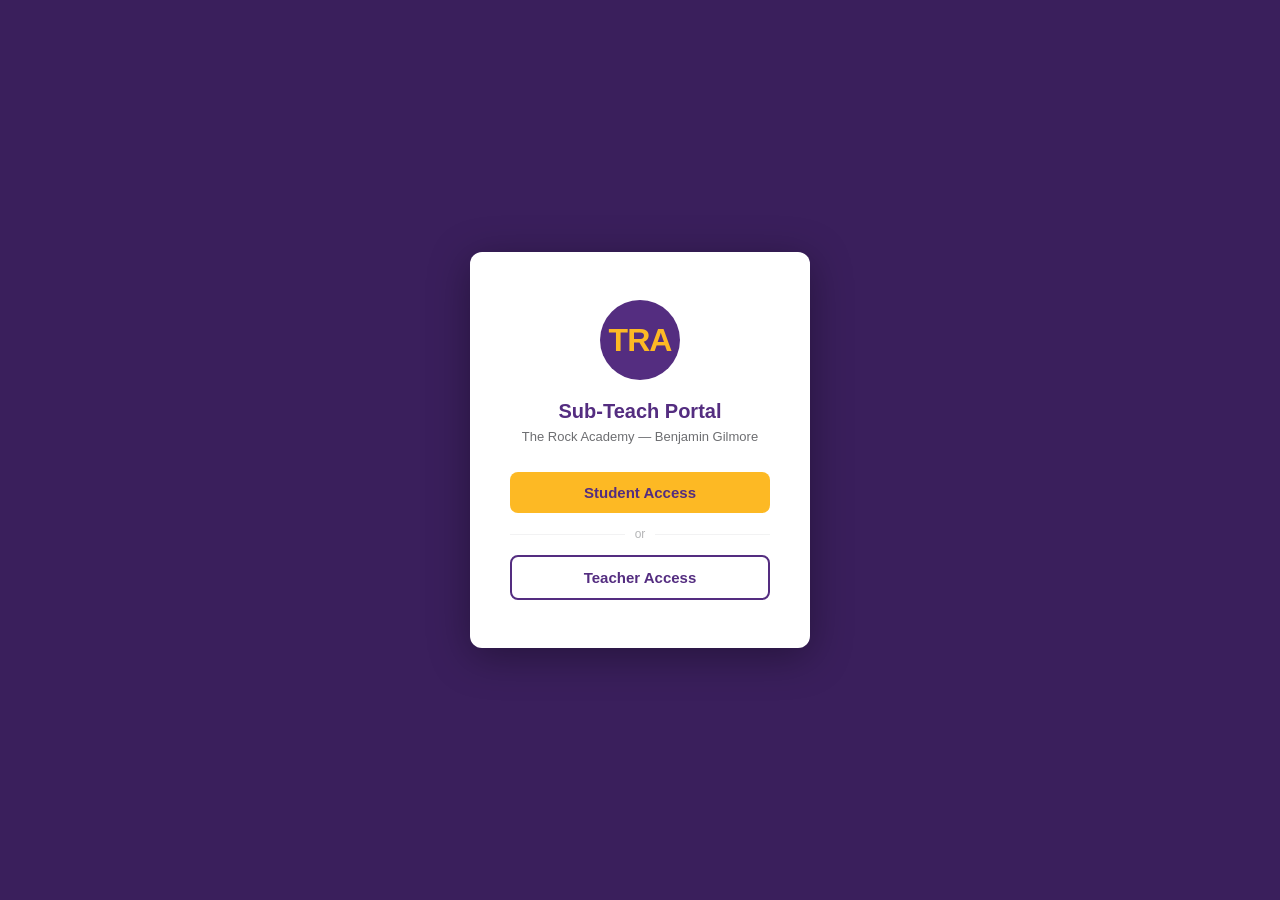
==== commit df25d278: "Add files via upload" ====
--- a/sub-teach/index.html
+++ b/sub-teach/index.html
@@ -97,9 +97,108 @@
       margin-top: 10px;
       display: none;
     }
+    .gate-access-buttons {
+      display: flex;
+      flex-direction: column;
+      gap: 10px;
+    }
+    .gate-btn-student {
+      background: var(--gold) !important;
+      color: var(--purple) !important;
+    }
+    .gate-btn-student:hover { background: var(--gold-dark) !important; }
+    .gate-btn-teacher {
+      background: transparent !important;
+      color: var(--purple) !important;
+      border: 2px solid var(--purple) !important;
+    }
+    .gate-btn-teacher:hover { background: var(--purple) !important; color: var(--white) !important; }
+    .gate-divider {
+      display: flex;
+      align-items: center;
+      gap: 10px;
+      margin: 4px 0;
+      color: var(--charcoal);
+      font-size: 12px;
+      opacity: 0.5;
+    }
+    .gate-divider::before, .gate-divider::after {
+      content: '';
+      flex: 1;
+      height: 1px;
+      background: var(--light-gray);
+    }
+    .gate-back {
+      background: none !important;
+      border: none !important;
+      color: var(--charcoal) !important;
+      font-size: 13px !important;
+      width: auto !important;
+      padding: 6px 0 !important;
+      opacity: 0.6;
+      margin-top: 4px;
+    }
+    .gate-back:hover { opacity: 1 !important; background: none !important; }
 
     /* ── APP SHELL ── */
     #app { display: none; }
+    #student-app { display: none; }
+
+    /* ── STUDENT VIEW ── */
+    .student-view { padding: 24px; max-width: 1100px; margin: 0 auto; }
+    .student-banner {
+      background: var(--white);
+      border-radius: 12px;
+      padding: 20px 24px;
+      margin-bottom: 20px;
+      box-shadow: 0 2px 8px rgba(0,0,0,0.06);
+      display: flex;
+      align-items: center;
+      justify-content: space-between;
+      flex-wrap: wrap;
+      gap: 12px;
+    }
+    .student-banner-left h2 { font-size: 20px; color: var(--purple); font-weight: 700; }
+    .student-banner-left p { font-size: 13px; color: var(--charcoal); margin-top: 2px; }
+    .student-class-select {
+      background: var(--white);
+      border-radius: 12px;
+      padding: 16px 20px;
+      margin-bottom: 20px;
+      box-shadow: 0 2px 8px rgba(0,0,0,0.06);
+      display: flex;
+      align-items: center;
+      gap: 16px;
+    }
+    .student-class-select label { font-size: 13px; font-weight: 700; color: var(--purple); text-transform: uppercase; letter-spacing: 0.5px; white-space: nowrap; }
+    .student-class-select select { flex: 1; padding: 10px 14px; border: 2px solid var(--light-gray); border-radius: 8px; font-size: 14px; font-weight: 600; color: var(--charcoal); outline: none; cursor: pointer; transition: border-color 0.2s; }
+    .student-class-select select:focus { border-color: var(--purple); }
+    .student-grid-wrap {
+      overflow-x: auto;
+      padding-bottom: 8px;
+      margin-bottom: 4px;
+    }
+    .student-grid {
+      display: grid;
+      grid-template-columns: repeat(5, minmax(200px, 1fr));
+      gap: 14px;
+      min-width: 600px;
+    }
+    .student-card {
+      background: var(--white);
+      border-radius: 12px;
+      padding: 18px;
+      box-shadow: 0 2px 8px rgba(0,0,0,0.06);
+      position: relative;
+      opacity: 0.75;
+      transition: opacity 0.2s;
+    }
+    .student-card.center { opacity: 1; }
+    .student-card.past-2 { opacity: 0.55; }
+    .student-hint { text-align: center; font-size: 11px; color: var(--charcoal); opacity: 0.5; margin-top: 6px; }
+    @media (max-width: 680px) {
+      .student-grid { grid-template-columns: repeat(5, 220px); }
+    }
 
     header {
       background: var(--purple);
@@ -239,18 +338,36 @@
       transition: all 0.15s;
     }
     .today-bar button:hover { background: var(--purple); color: var(--white); }
-    .lesson-card.selected {
+    .lesson-card.next-up {
       border: 2px solid var(--gold);
       box-shadow: 0 4px 20px rgba(253,185,36,0.2);
     }
-    .lesson-card.selected::before {
-      content: 'VIEWING';
+    .lesson-card.next-up::before {
+      content: 'NEXT CLASS';
       position: absolute;
       top: -10px;
       left: 50%;
       transform: translateX(-50%);
       background: var(--gold);
       color: var(--purple);
+      font-size: 10px;
+      font-weight: 800;
+      letter-spacing: 1.5px;
+      padding: 3px 10px;
+      border-radius: 4px;
+    }
+    .lesson-card.selected {
+      border: 2px solid var(--charcoal);
+      box-shadow: 0 4px 12px rgba(0,0,0,0.08);
+    }
+    .lesson-card.selected::before {
+      content: 'LAST CLASS';
+      position: absolute;
+      top: -10px;
+      left: 50%;
+      transform: translateX(-50%);
+      background: var(--charcoal);
+      color: var(--white);
       font-size: 10px;
       font-weight: 800;
       letter-spacing: 1.5px;
@@ -643,9 +760,17 @@
     <div class="gate-logo">TRA</div>
     <h1>Sub-Teach Portal</h1>
     <p>The Rock Academy — Benjamin Gilmore</p>
-    <input type="password" id="pw-input" placeholder="Enter password" />
-    <button onclick="checkPw()">Enter</button>
-    <div class="gate-error" id="pw-error">Incorrect password. Try again.</div>
+    <div class="gate-access-buttons" id="gate-access-buttons">
+      <button class="gate-btn-student" onclick="enterStudent()">Student Access</button>
+      <div class="gate-divider">or</div>
+      <button class="gate-btn-teacher" onclick="showTeacherLogin()">Teacher Access</button>
+    </div>
+    <div id="gate-teacher-login" style="display:none">
+      <input type="password" id="pw-input" placeholder="Enter password" />
+      <button onclick="checkPw()">Enter</button>
+      <div class="gate-error" id="pw-error">Incorrect password. Try again.</div>
+      <button class="gate-back" onclick="showAccessButtons()">← Back</button>
+    </div>
   </div>
 </div>
 
@@ -726,6 +851,39 @@
       <div class="legend-item"><div class="legend-dot" style="background:#e74c3c"></div> Exam/Finals</div>
       <div class="legend-item"><div class="legend-dot" style="background:#27ae60"></div> Camp</div>
     </div>
+  </div>
+</div>
+
+<!-- STUDENT APP -->
+<div id="student-app">
+  <header>
+    <div class="header-brand">
+      <div class="header-logo">TRA</div>
+      <span class="header-title">Sub-Teach &nbsp;|&nbsp; <span>Student View</span></span>
+    </div>
+  </header>
+  <div class="student-view">
+    <div class="student-banner">
+      <div class="student-banner-left">
+        <h2 id="student-banner-date">—</h2>
+        <p id="student-banner-sub">—</p>
+      </div>
+      <div class="day-badge" id="student-day-badge">—</div>
+    </div>
+    <div class="student-class-select">
+      <label>My Class</label>
+      <select id="student-class-select" onchange="renderStudentView()">
+        <option value="precalc-p1">Pre-Calculus — Period 1</option>
+        <option value="precalc-p4">Pre-Calculus — Period 4</option>
+        <option value="apcalc-p3">AP Calculus — Period 3</option>
+        <option value="geometry-p5">Geometry — Period 5</option>
+        <option value="geometry-p6">Geometry — Period 6</option>
+      </select>
+    </div>
+    <div class="student-grid-wrap">
+      <div class="student-grid" id="student-grid"></div>
+    </div>
+    <div class="student-hint">← Scroll to see past and upcoming lessons →</div>
   </div>
 </div>
 
@@ -770,18 +928,20 @@
   '2026-11-02': { type: 'ODD' },
   '2026-11-03': { type: 'EVEN' },
   '2026-11-04': { type: 'ODD' },
-  '2026-11-05': { type: 'ODD' },
-  // Nov 8 = Sunday — no entry
-  '2026-11-09': { type: 'ODD' },
-  '2026-11-10': { type: 'NO_SCHOOL', note: "Veteran's Day" },
-  '2026-11-11': { type: 'EVEN' },
-  '2026-11-12': { type: 'ODD' },
-  // Nov 15 = Sunday — no entry
-  '2026-11-16': { type: 'ODD' },
-  '2026-11-17': { type: 'EVEN' },
-  '2026-11-18': { type: 'ODD' },
-  '2026-11-19': { type: 'EVEN' },
-  '2026-11-20': { type: 'HALF_DAY', note: 'K-12 Half Day' },
+  '2026-11-05': { type: 'EVEN' },
+  '2026-11-06': { type: 'ODD' },
+  // Nov 7-8 = weekend; Nov 8 = Sunday — no entries
+  '2026-11-09': { type: 'EVEN' },
+  '2026-11-10': { type: 'ODD' },
+  '2026-11-11': { type: 'NO_SCHOOL', note: "Veteran's Day" },
+  '2026-11-12': { type: 'EVEN' },
+  '2026-11-13': { type: 'ODD' },
+  // Nov 14-15 = weekend — no entries
+  '2026-11-16': { type: 'EVEN' },
+  '2026-11-17': { type: 'ODD' },
+  '2026-11-18': { type: 'EVEN' },
+  '2026-11-19': { type: 'ODD' },
+  '2026-11-20': { type: 'HALF_DAY', note: 'K-12 Half Day — Even' },
   // Nov 21-22 = weekend; Thanksgiving Break Mon-Fri
   '2026-11-23': { type: 'NO_SCHOOL', note: 'Thanksgiving Break' },
   '2026-11-24': { type: 'NO_SCHOOL', note: 'Thanksgiving Break' },
@@ -789,7 +949,7 @@
   '2026-11-26': { type: 'NO_SCHOOL', note: 'Thanksgiving Break' },
   '2026-11-27': { type: 'NO_SCHOOL', note: 'Thanksgiving Break' },
   // Nov 29 = Sunday — no entry
-  '2026-11-30': { type: 'EVEN' },
+  '2026-11-30': { type: 'ODD' },
   // DECEMBER 2026
   '2026-12-01': { type: 'ODD' },
   '2026-12-02': { type: 'EVEN' },
@@ -997,9 +1157,14 @@
     { title: 'Prior Chapter — Review', topics: 'Reviewing prior chapter material', hw: 'See previous lesson notes' },
     ...CH3,
   ],
-  // Pre-Calculus P4 (EVEN): Ch3 starts at index 2 (Oct 14 = EVEN day #3)
-  // Indices 0–1 = pre-Ch3; 2–12 = Ch3 Days 1–11
+  // Pre-Calculus P4 (EVEN): Ch3 starts at index 6 (Oct 28 = EVEN day #7)
+  // Indices 0–5 = pre-Ch3; 6–16 = Ch3 Days 1–11
+  // Nov 5 (EVEN day #9, index 8) = Ch3 Day 3 — Quiz 3-1 & 3-2
   'precalc-p4': [
+    { title: 'Prior Chapter — Review', topics: 'Reviewing prior chapter material', hw: 'See previous lesson notes' },
+    { title: 'Prior Chapter — Review', topics: 'Reviewing prior chapter material', hw: 'See previous lesson notes' },
+    { title: 'Prior Chapter — Review', topics: 'Reviewing prior chapter material', hw: 'See previous lesson notes' },
+    { title: 'Prior Chapter — Review', topics: 'Reviewing prior chapter material', hw: 'See previous lesson notes' },
     { title: 'Prior Chapter — Review', topics: 'Reviewing prior chapter material', hw: 'See previous lesson notes' },
     { title: 'Prior Chapter — Review', topics: 'Reviewing prior chapter material', hw: 'See previous lesson notes' },
     ...CH3,
@@ -1028,9 +1193,12 @@
     { title: 'Prior Chapter — Review', topics: 'Reviewing prior chapter material', hw: 'See previous lesson notes' },
     ...CH3_GEO,
   ],
-  // Geometry P6 (EVEN): Ch3 starts at index 1 (Oct 9 = EVEN day #2)
-  // Index 0 = pre-Ch3; 1–8 = Ch3 Days 1–8
+  // Geometry P6 (EVEN): Ch3 starts at index 2 (Oct 14 = EVEN day #3)
+  // Indices 0–1 = pre-Ch3; 2–9 = Ch3 Days 1–8
+  // Nov 5 (EVEN day #9, index 8) = Ch3 Day 7 — Review
+  // Ch3 Day 8 (Test) = index 9 = Nov 11 (Nov 10 is Veteran's Day)
   'geometry-p6': [
+    { title: 'Prior Chapter — Review', topics: 'Reviewing prior chapter material', hw: 'See previous lesson notes' },
     { title: 'Prior Chapter — Review', topics: 'Reviewing prior chapter material', hw: 'See previous lesson notes' },
     ...CH3_GEO,
   ],
@@ -1130,6 +1298,22 @@
 }
 
 // ── PASSWORD GATE ──────────────────────────────────────────────────────────
+function showTeacherLogin() {
+  document.getElementById('gate-access-buttons').style.display = 'none';
+  document.getElementById('gate-teacher-login').style.display = 'block';
+  document.getElementById('pw-input').focus();
+}
+function showAccessButtons() {
+  document.getElementById('gate-teacher-login').style.display = 'none';
+  document.getElementById('gate-access-buttons').style.display = 'flex';
+  document.getElementById('pw-error').style.display = 'none';
+  document.getElementById('pw-input').value = '';
+}
+function enterStudent() {
+  document.getElementById('gate').style.display = 'none';
+  document.getElementById('student-app').style.display = 'block';
+  initStudentApp();
+}
 function checkPw() {
   const val = document.getElementById('pw-input').value;
   if (val === 'sdrock') {
@@ -1146,6 +1330,95 @@
   if (e.key === 'Enter') checkPw();
 });
 
+// ── STUDENT APP ────────────────────────────────────────────────────────────
+function initStudentApp() {
+  renderStudentView();
+}
+
+function renderStudentView() {
+  const classId = document.getElementById('student-class-select').value;
+  const dates = getDatesForClass(classId);
+  const today = toKey(new Date());
+
+  // Find center index: today if class meets, else next upcoming, else last past
+  let centerIdx = dates.findIndex(d => d >= today);
+  if (centerIdx < 0) centerIdx = dates.length - 1;
+
+  // Update banner
+  const centerDate = dates[centerIdx];
+  const data = SCHEDULE[centerDate];
+  const [y, m, d] = centerDate.split('-').map(Number);
+  const dt = new Date(y, m - 1, d);
+  document.getElementById('student-banner-date').textContent =
+    dt.toLocaleDateString('en-US', { weekday: 'long', month: 'long', day: 'numeric', year: 'numeric' });
+
+  const badge = document.getElementById('student-day-badge');
+  const isToday = centerDate === today;
+  if (data && data.type === 'ODD') {
+    badge.textContent = isToday ? 'ODD DAY — TODAY' : 'NEXT CLASS';
+    badge.className = 'day-badge odd';
+  } else if (data && data.type === 'EVEN') {
+    badge.textContent = isToday ? 'EVEN DAY — TODAY' : 'NEXT CLASS';
+    badge.className = 'day-badge even';
+  } else {
+    badge.textContent = 'UPCOMING';
+    badge.className = 'day-badge no-school';
+  }
+  document.getElementById('student-banner-sub').textContent =
+    isToday ? 'Showing today and surrounding lessons' : 'Your class doesn\'t meet today — showing next class';
+
+  // Build 5 cards: centerIdx-2, -1, 0, +1, +2
+  const grid = document.getElementById('student-grid');
+  grid.innerHTML = '';
+
+  const slots = [-2, -1, 0, 1, 2];
+  const labels = ['2 Classes Ago', 'Last Class', isToday ? "Today's Lesson" : 'Next Class', 'Next Class', 'Coming Up'];
+  const adjustedLabels = isToday ? labels : ['2 Classes Ago', 'Last Class', 'Next Class', 'After That', 'Coming Up'];
+
+  slots.forEach((offset, i) => {
+    const idx = centerIdx + offset;
+    const dateStr = (idx >= 0 && idx < dates.length) ? dates[idx] : null;
+    const lesson = dateStr ? getLessonForClass(classId, dateStr) : null;
+    const card = buildStudentCard(lesson, adjustedLabels[i], offset);
+    grid.appendChild(card);
+  });
+
+  // Scroll center card into view on mobile
+  setTimeout(() => {
+    const cards = grid.querySelectorAll('.student-card');
+    if (cards[2]) cards[2].scrollIntoView({ behavior: 'smooth', inline: 'center', block: 'nearest' });
+  }, 50);
+}
+
+function buildStudentCard(lesson, label, offset) {
+  const card = document.createElement('div');
+  const isCenter = offset === 0;
+  const isPast2 = offset === -2;
+  card.className = 'student-card' + (isCenter ? ' center' : '') + (isPast2 ? ' past-2' : '');
+
+  if (!lesson) {
+    card.innerHTML = `<div class="card-label">${label}</div><div style="color:#aaa;font-size:13px;margin-top:16px;">No class</div>`;
+    return card;
+  }
+
+  if (isCenter) {
+    card.style.border = '2px solid var(--purple)';
+    card.style.boxShadow = '0 4px 20px rgba(84,45,128,0.15)';
+  }
+
+  const quizTag = lesson.quiz ? `<div class="card-quiz">⚠ QUIZ / TEST</div>` : '';
+  card.innerHTML = `
+    <div class="card-label">${label}</div>
+    <div class="card-date">${formatDateShort(lesson.date)}</div>
+    ${quizTag}
+    <div class="card-lesson-num">Lesson ${lesson.lessonNum}</div>
+    <div class="card-title">${lesson.title}</div>
+    <div class="card-topics">${lesson.topics}</div>
+    <div class="card-hw"><strong>Homework</strong>${lesson.hw || 'No homework assigned'}</div>
+  `;
+  return card;
+}
+
 // ── APP INIT ───────────────────────────────────────────────────────────────
 let viewedClassId = null;
 let viewedIdx = 0;
@@ -1162,6 +1435,16 @@
 function resetToToday(classId) {
   const dates = getDatesForClass(classId);
   const today = toKey(new Date());
+
+  // If today is a class day for this class, go there
+  const todayIdx = dates.indexOf(today);
+  if (todayIdx >= 0) { viewedIdx = todayIdx; return; }
+
+  // Otherwise jump to the next upcoming class day
+  const nextIdx = dates.findIndex(d => d > today);
+  if (nextIdx >= 0) { viewedIdx = nextIdx; return; }
+
+  // No upcoming classes — fall back to most recent past
   viewedIdx = 0;
   for (let i = 0; i < dates.length; i++) {
     if (dates[i] <= today) viewedIdx = i;
@@ -1235,6 +1518,10 @@
   todayBar.style.display = (viewedDate !== today) ? 'flex' : 'none';
 
   const isToday = viewedDate === today;
+  const isFuture = viewedDate > today;
+  const centerLabel = isToday ? "Today's Lesson" : isFuture ? 'Next Class' : 'Last Class';
+  const centerType  = isToday ? 'today' : isFuture ? 'next-up' : 'selected';
+
   const prevLesson = prevDate ? getLessonForClass(classId, prevDate) : null;
   const viewedLesson = getLessonForClass(classId, viewedDate);
   const nextLesson = nextDate ? getLessonForClass(classId, nextDate) : null;
@@ -1242,7 +1529,7 @@
   const grid = document.getElementById('lesson-grid');
   grid.innerHTML = '';
   grid.appendChild(buildCard(prevLesson, 'Previous', 'prev'));
-  grid.appendChild(buildCard(viewedLesson, isToday ? "Today's Lesson" : 'Selected', isToday ? 'today' : 'selected'));
+  grid.appendChild(buildCard(viewedLesson, centerLabel, centerType));
   grid.appendChild(buildCard(nextLesson, 'Next Lesson', 'next'));
 
   // Notes and complete status
@@ -1262,7 +1549,7 @@
 
 function buildCard(lesson, label, type) {
   const card = document.createElement('div');
-  card.className = 'lesson-card' + (type === 'today' || type === 'selected' ? ' ' + type : '');
+  card.className = 'lesson-card' + (['today','selected','next-up'].includes(type) ? ' ' + type : '');
 
   if (!lesson) {
     card.innerHTML = `<div class="card-label">${label}</div><div style="color:#aaa;font-size:13px;margin-top:16px;">No class</div>`;
